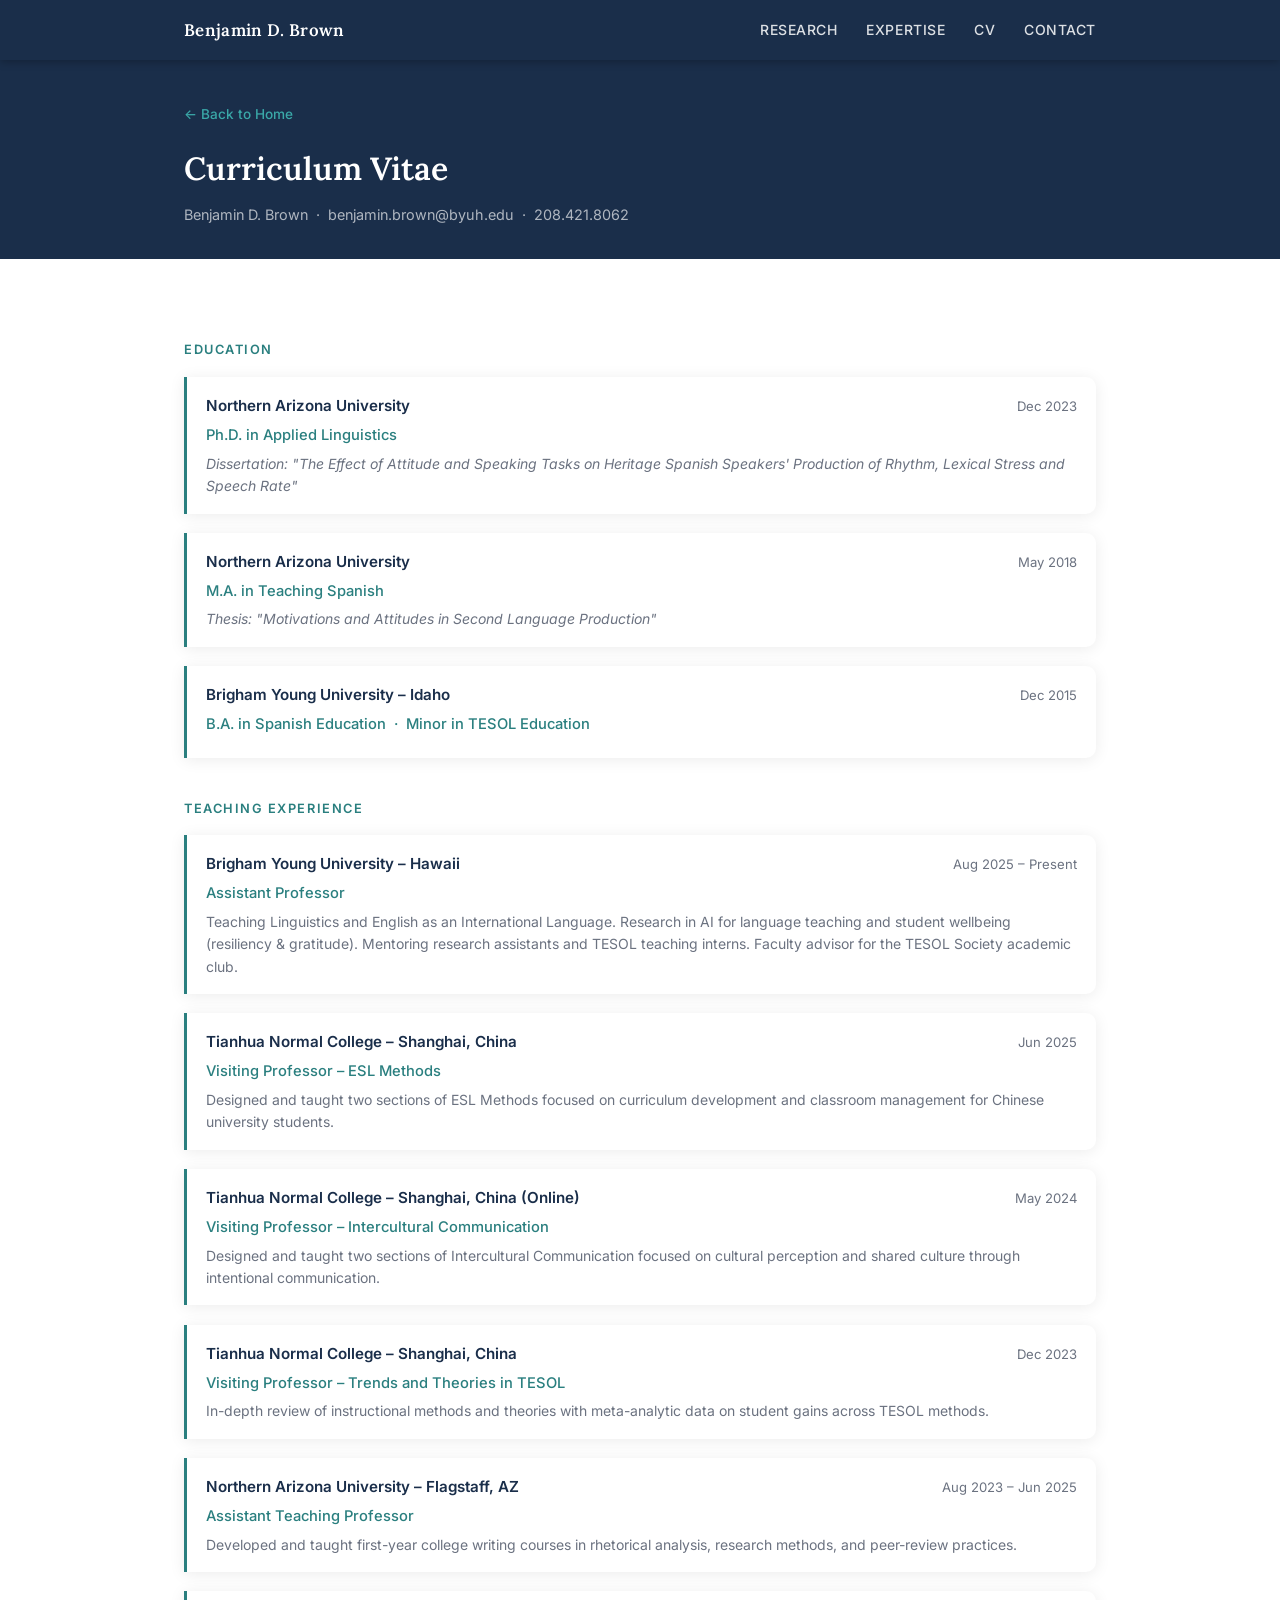
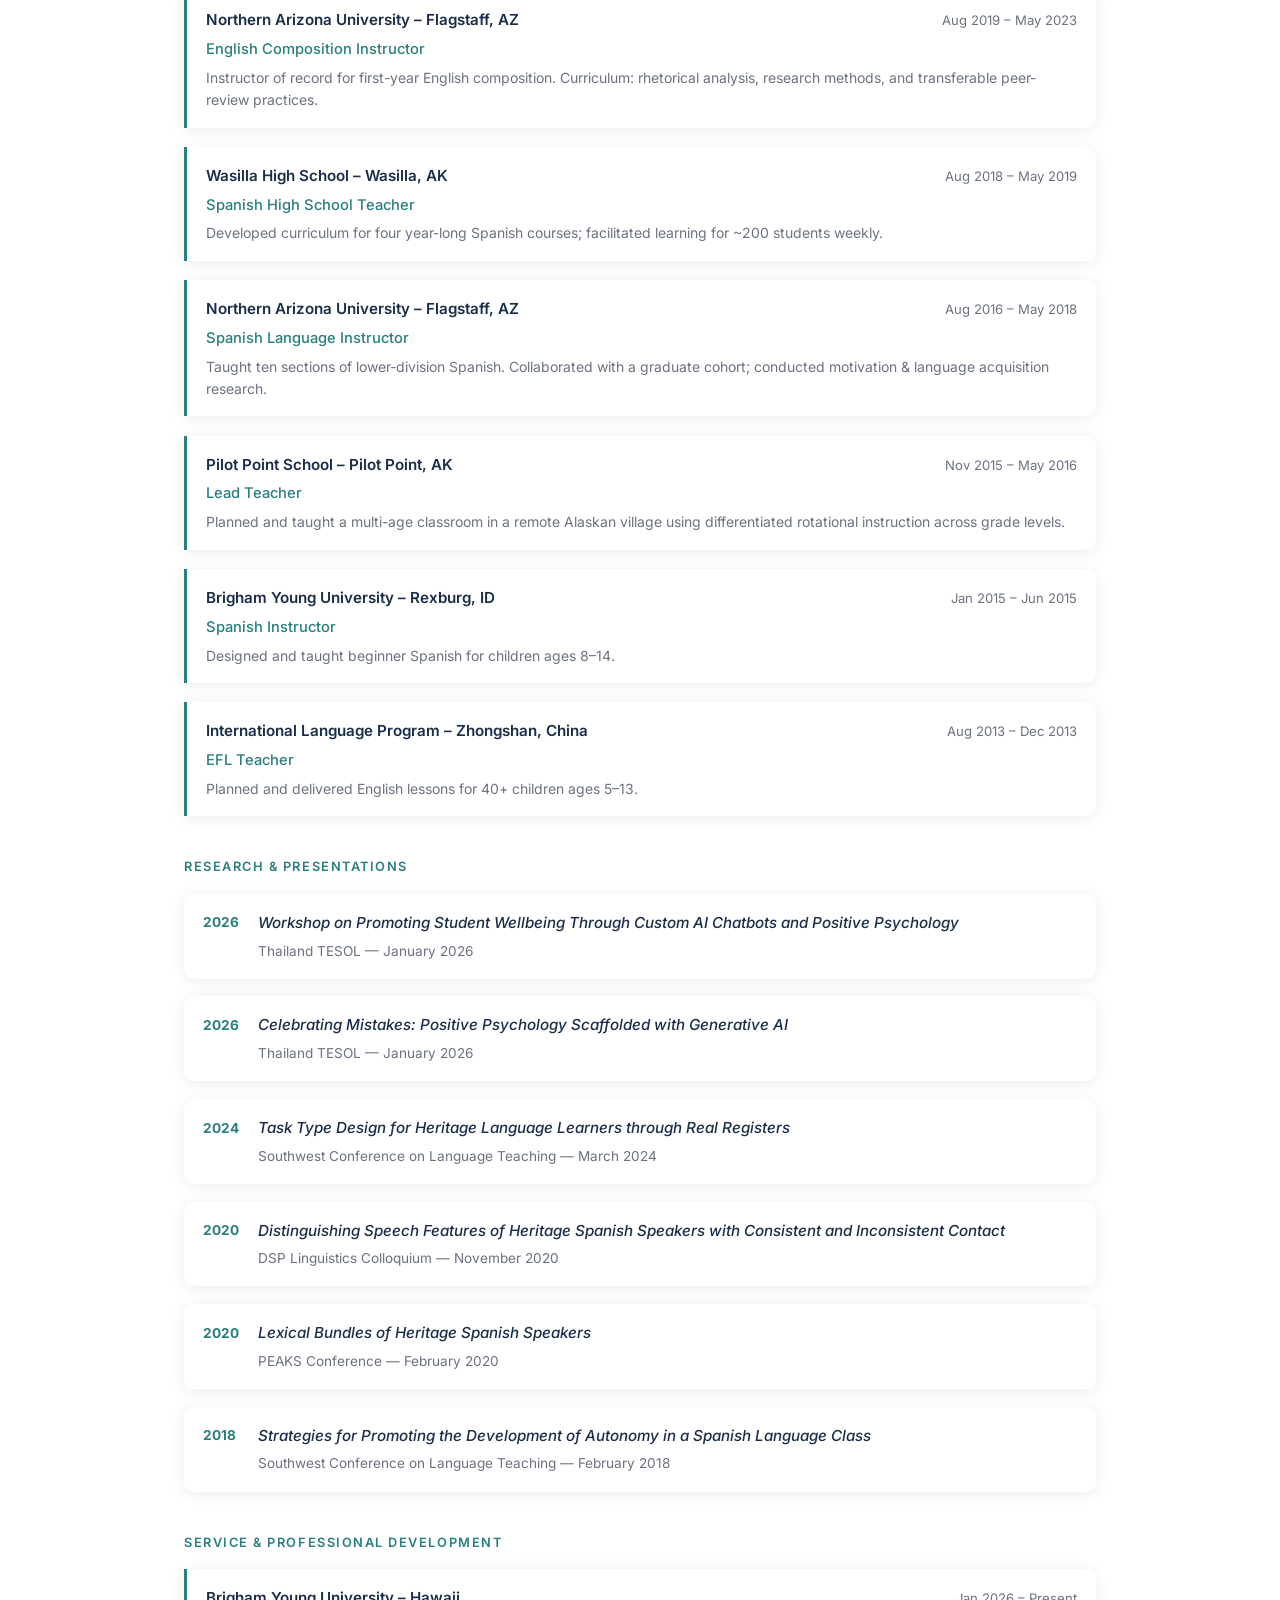
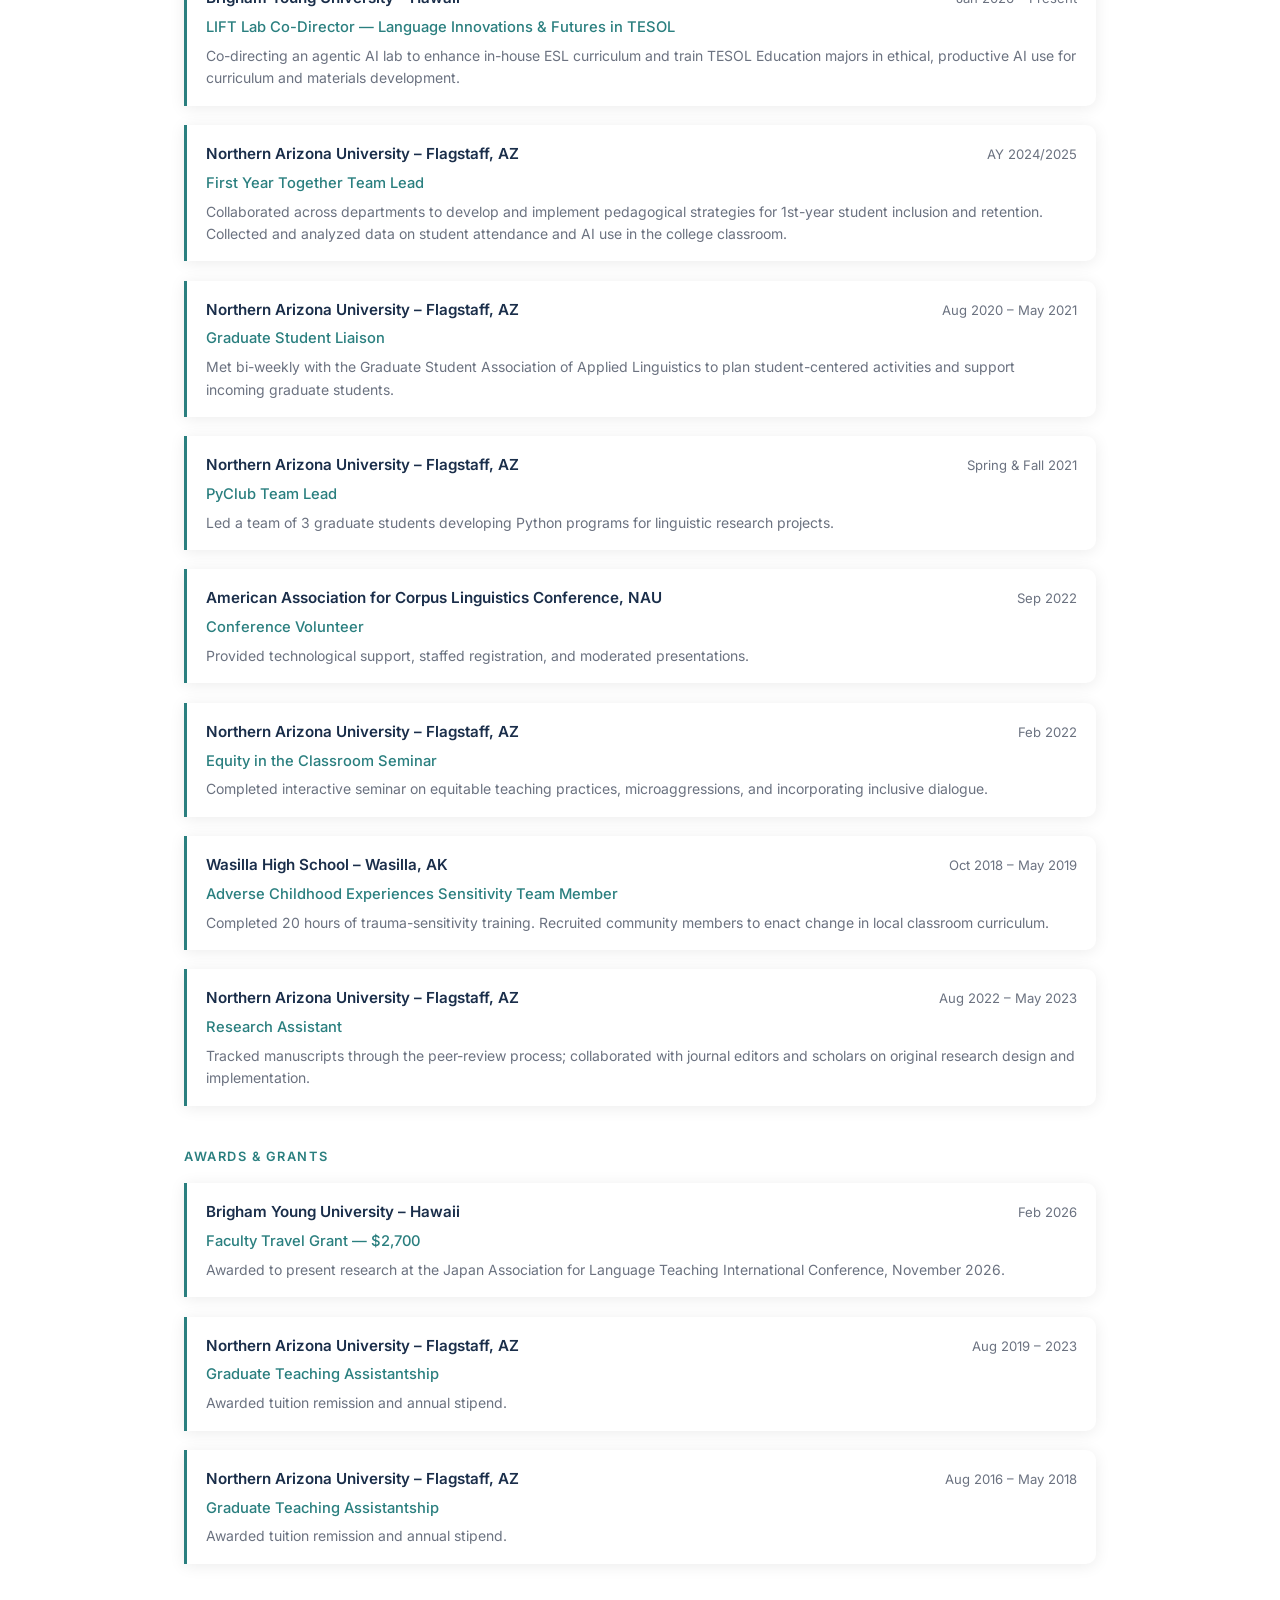
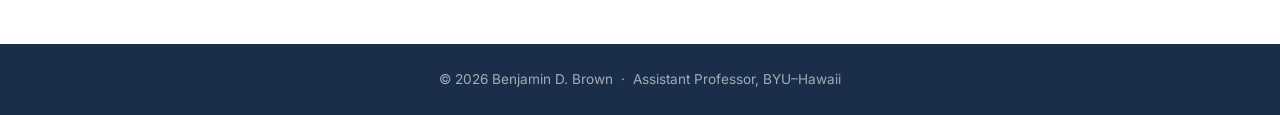
==== cv.html @ c9cf79a2 "Restructure: concise landing page + separate CV page Main page now shows a brief professional summar" ====
<!DOCTYPE html>
<html lang="en">
<head>
  <meta charset="UTF-8" />
  <meta name="viewport" content="width=device-width, initial-scale=1.0" />
  <title>CV — Benjamin D. Brown</title>
  <link rel="stylesheet" href="styles.css" />
  <link rel="preconnect" href="https://fonts.googleapis.com" />
  <link rel="preconnect" href="https://fonts.gstatic.com" crossorigin />
  <link href="https://fonts.googleapis.com/css2?family=Lora:ital,wght@0,400;0,600;1,400&family=Inter:wght@300;400;500;600&display=swap" rel="stylesheet" />
</head>
<body>

  <!-- ─── NAV ─── -->
  <header class="site-header">
    <nav class="nav container">
      <a href="index.html" class="nav-logo">Benjamin D. Brown</a>
      <button class="nav-toggle" aria-label="Toggle menu" onclick="toggleNav()">&#9776;</button>
      <ul class="nav-links" id="navLinks">
        <li><a href="index.html#research">Research</a></li>
        <li><a href="index.html#expertise">Expertise</a></li>
        <li><a href="cv.html" class="active">CV</a></li>
        <li><a href="index.html#contact">Contact</a></li>
      </ul>
    </nav>
  </header>

  <!-- ─── CV HEADER ─── -->
  <div class="cv-page-header">
    <div class="container">
      <a href="index.html" class="back-link">&#8592; Back to Home</a>
      <h1 class="cv-page-title">Curriculum Vitae</h1>
      <p class="cv-page-sub">Benjamin D. Brown &nbsp;·&nbsp; benjamin.brown@byuh.edu &nbsp;·&nbsp; 208.421.8062</p>
    </div>
  </div>

  <!-- ─── CV CONTENT ─── -->
  <main class="section">
    <div class="container">

      <!-- Education -->
      <h3 class="cv-group-title">Education</h3>
      <div class="cv-list">

        <div class="cv-item">
          <div class="cv-meta">
            <span class="cv-institution">Northern Arizona University</span>
            <span class="cv-date">Dec 2023</span>
          </div>
          <div class="cv-role">Ph.D. in Applied Linguistics</div>
          <div class="cv-detail italic">Dissertation: "The Effect of Attitude and Speaking Tasks on Heritage Spanish Speakers' Production of Rhythm, Lexical Stress and Speech Rate"</div>
        </div>

        <div class="cv-item">
          <div class="cv-meta">
            <span class="cv-institution">Northern Arizona University</span>
            <span class="cv-date">May 2018</span>
          </div>
          <div class="cv-role">M.A. in Teaching Spanish</div>
          <div class="cv-detail italic">Thesis: "Motivations and Attitudes in Second Language Production"</div>
        </div>

        <div class="cv-item">
          <div class="cv-meta">
            <span class="cv-institution">Brigham Young University – Idaho</span>
            <span class="cv-date">Dec 2015</span>
          </div>
          <div class="cv-role">B.A. in Spanish Education &nbsp;·&nbsp; Minor in TESOL Education</div>
        </div>

      </div>

      <!-- Teaching -->
      <h3 class="cv-group-title">Teaching Experience</h3>
      <div class="cv-list">

        <div class="cv-item">
          <div class="cv-meta">
            <span class="cv-institution">Brigham Young University – Hawaii</span>
            <span class="cv-date">Aug 2025 – Present</span>
          </div>
          <div class="cv-role">Assistant Professor</div>
          <div class="cv-detail">Teaching Linguistics and English as an International Language. Research in AI for language teaching and student wellbeing (resiliency &amp; gratitude). Mentoring research assistants and TESOL teaching interns. Faculty advisor for the TESOL Society academic club.</div>
        </div>

        <div class="cv-item">
          <div class="cv-meta">
            <span class="cv-institution">Tianhua Normal College – Shanghai, China</span>
            <span class="cv-date">Jun 2025</span>
          </div>
          <div class="cv-role">Visiting Professor – ESL Methods</div>
          <div class="cv-detail">Designed and taught two sections of ESL Methods focused on curriculum development and classroom management for Chinese university students.</div>
        </div>

        <div class="cv-item">
          <div class="cv-meta">
            <span class="cv-institution">Tianhua Normal College – Shanghai, China (Online)</span>
            <span class="cv-date">May 2024</span>
          </div>
          <div class="cv-role">Visiting Professor – Intercultural Communication</div>
          <div class="cv-detail">Designed and taught two sections of Intercultural Communication focused on cultural perception and shared culture through intentional communication.</div>
        </div>

        <div class="cv-item">
          <div class="cv-meta">
            <span class="cv-institution">Tianhua Normal College – Shanghai, China</span>
            <span class="cv-date">Dec 2023</span>
          </div>
          <div class="cv-role">Visiting Professor – Trends and Theories in TESOL</div>
          <div class="cv-detail">In-depth review of instructional methods and theories with meta-analytic data on student gains across TESOL methods.</div>
        </div>

        <div class="cv-item">
          <div class="cv-meta">
            <span class="cv-institution">Northern Arizona University – Flagstaff, AZ</span>
            <span class="cv-date">Aug 2023 – Jun 2025</span>
          </div>
          <div class="cv-role">Assistant Teaching Professor</div>
          <div class="cv-detail">Developed and taught first-year college writing courses in rhetorical analysis, research methods, and peer-review practices.</div>
        </div>

        <div class="cv-item">
          <div class="cv-meta">
            <span class="cv-institution">Northern Arizona University – Flagstaff, AZ</span>
            <span class="cv-date">Aug 2019 – May 2023</span>
          </div>
          <div class="cv-role">English Composition Instructor</div>
          <div class="cv-detail">Instructor of record for first-year English composition. Curriculum: rhetorical analysis, research methods, and transferable peer-review practices.</div>
        </div>

        <div class="cv-item">
          <div class="cv-meta">
            <span class="cv-institution">Wasilla High School – Wasilla, AK</span>
            <span class="cv-date">Aug 2018 – May 2019</span>
          </div>
          <div class="cv-role">Spanish High School Teacher</div>
          <div class="cv-detail">Developed curriculum for four year-long Spanish courses; facilitated learning for ~200 students weekly.</div>
        </div>

        <div class="cv-item">
          <div class="cv-meta">
            <span class="cv-institution">Northern Arizona University – Flagstaff, AZ</span>
            <span class="cv-date">Aug 2016 – May 2018</span>
          </div>
          <div class="cv-role">Spanish Language Instructor</div>
          <div class="cv-detail">Taught ten sections of lower-division Spanish. Collaborated with a graduate cohort; conducted motivation &amp; language acquisition research.</div>
        </div>

        <div class="cv-item">
          <div class="cv-meta">
            <span class="cv-institution">Pilot Point School – Pilot Point, AK</span>
            <span class="cv-date">Nov 2015 – May 2016</span>
          </div>
          <div class="cv-role">Lead Teacher</div>
          <div class="cv-detail">Planned and taught a multi-age classroom in a remote Alaskan village using differentiated rotational instruction across grade levels.</div>
        </div>

        <div class="cv-item">
          <div class="cv-meta">
            <span class="cv-institution">Brigham Young University – Rexburg, ID</span>
            <span class="cv-date">Jan 2015 – Jun 2015</span>
          </div>
          <div class="cv-role">Spanish Instructor</div>
          <div class="cv-detail">Designed and taught beginner Spanish for children ages 8–14.</div>
        </div>

        <div class="cv-item">
          <div class="cv-meta">
            <span class="cv-institution">International Language Program – Zhongshan, China</span>
            <span class="cv-date">Aug 2013 – Dec 2013</span>
          </div>
          <div class="cv-role">EFL Teacher</div>
          <div class="cv-detail">Planned and delivered English lessons for 40+ children ages 5–13.</div>
        </div>

      </div>

      <!-- Research -->
      <h3 class="cv-group-title">Research &amp; Presentations</h3>
      <div class="pubs-list">

        <div class="pub-item">
          <span class="pub-year">2026</span>
          <div class="pub-body">
            <div class="pub-title">Workshop on Promoting Student Wellbeing Through Custom AI Chatbots and Positive Psychology</div>
            <div class="pub-venue">Thailand TESOL — January 2026</div>
          </div>
        </div>

        <div class="pub-item">
          <span class="pub-year">2026</span>
          <div class="pub-body">
            <div class="pub-title">Celebrating Mistakes: Positive Psychology Scaffolded with Generative AI</div>
            <div class="pub-venue">Thailand TESOL — January 2026</div>
          </div>
        </div>

        <div class="pub-item">
          <span class="pub-year">2024</span>
          <div class="pub-body">
            <div class="pub-title">Task Type Design for Heritage Language Learners through Real Registers</div>
            <div class="pub-venue">Southwest Conference on Language Teaching — March 2024</div>
          </div>
        </div>

        <div class="pub-item">
          <span class="pub-year">2020</span>
          <div class="pub-body">
            <div class="pub-title">Distinguishing Speech Features of Heritage Spanish Speakers with Consistent and Inconsistent Contact</div>
            <div class="pub-venue">DSP Linguistics Colloquium — November 2020</div>
          </div>
        </div>

        <div class="pub-item">
          <span class="pub-year">2020</span>
          <div class="pub-body">
            <div class="pub-title">Lexical Bundles of Heritage Spanish Speakers</div>
            <div class="pub-venue">PEAKS Conference — February 2020</div>
          </div>
        </div>

        <div class="pub-item">
          <span class="pub-year">2018</span>
          <div class="pub-body">
            <div class="pub-title">Strategies for Promoting the Development of Autonomy in a Spanish Language Class</div>
            <div class="pub-venue">Southwest Conference on Language Teaching — February 2018</div>
          </div>
        </div>

      </div>

      <!-- Service -->
      <h3 class="cv-group-title">Service &amp; Professional Development</h3>
      <div class="cv-list">

        <div class="cv-item">
          <div class="cv-meta">
            <span class="cv-institution">Brigham Young University – Hawaii</span>
            <span class="cv-date">Jan 2026 – Present</span>
          </div>
          <div class="cv-role">LIFT Lab Co-Director — Language Innovations &amp; Futures in TESOL</div>
          <div class="cv-detail">Co-directing an agentic AI lab to enhance in-house ESL curriculum and train TESOL Education majors in ethical, productive AI use for curriculum and materials development.</div>
        </div>

        <div class="cv-item">
          <div class="cv-meta">
            <span class="cv-institution">Northern Arizona University – Flagstaff, AZ</span>
            <span class="cv-date">AY 2024/2025</span>
          </div>
          <div class="cv-role">First Year Together Team Lead</div>
          <div class="cv-detail">Collaborated across departments to develop and implement pedagogical strategies for 1st-year student inclusion and retention. Collected and analyzed data on student attendance and AI use in the college classroom.</div>
        </div>

        <div class="cv-item">
          <div class="cv-meta">
            <span class="cv-institution">Northern Arizona University – Flagstaff, AZ</span>
            <span class="cv-date">Aug 2020 – May 2021</span>
          </div>
          <div class="cv-role">Graduate Student Liaison</div>
          <div class="cv-detail">Met bi-weekly with the Graduate Student Association of Applied Linguistics to plan student-centered activities and support incoming graduate students.</div>
        </div>

        <div class="cv-item">
          <div class="cv-meta">
            <span class="cv-institution">Northern Arizona University – Flagstaff, AZ</span>
            <span class="cv-date">Spring &amp; Fall 2021</span>
          </div>
          <div class="cv-role">PyClub Team Lead</div>
          <div class="cv-detail">Led a team of 3 graduate students developing Python programs for linguistic research projects.</div>
        </div>

        <div class="cv-item">
          <div class="cv-meta">
            <span class="cv-institution">American Association for Corpus Linguistics Conference, NAU</span>
            <span class="cv-date">Sep 2022</span>
          </div>
          <div class="cv-role">Conference Volunteer</div>
          <div class="cv-detail">Provided technological support, staffed registration, and moderated presentations.</div>
        </div>

        <div class="cv-item">
          <div class="cv-meta">
            <span class="cv-institution">Northern Arizona University – Flagstaff, AZ</span>
            <span class="cv-date">Feb 2022</span>
          </div>
          <div class="cv-role">Equity in the Classroom Seminar</div>
          <div class="cv-detail">Completed interactive seminar on equitable teaching practices, microaggressions, and incorporating inclusive dialogue.</div>
        </div>

        <div class="cv-item">
          <div class="cv-meta">
            <span class="cv-institution">Wasilla High School – Wasilla, AK</span>
            <span class="cv-date">Oct 2018 – May 2019</span>
          </div>
          <div class="cv-role">Adverse Childhood Experiences Sensitivity Team Member</div>
          <div class="cv-detail">Completed 20 hours of trauma-sensitivity training. Recruited community members to enact change in local classroom curriculum.</div>
        </div>

        <div class="cv-item">
          <div class="cv-meta">
            <span class="cv-institution">Northern Arizona University – Flagstaff, AZ</span>
            <span class="cv-date">Aug 2022 – May 2023</span>
          </div>
          <div class="cv-role">Research Assistant</div>
          <div class="cv-detail">Tracked manuscripts through the peer-review process; collaborated with journal editors and scholars on original research design and implementation.</div>
        </div>

      </div>

      <!-- Awards -->
      <h3 class="cv-group-title">Awards &amp; Grants</h3>
      <div class="cv-list">

        <div class="cv-item">
          <div class="cv-meta">
            <span class="cv-institution">Brigham Young University – Hawaii</span>
            <span class="cv-date">Feb 2026</span>
          </div>
          <div class="cv-role">Faculty Travel Grant — $2,700</div>
          <div class="cv-detail">Awarded to present research at the Japan Association for Language Teaching International Conference, November 2026.</div>
        </div>

        <div class="cv-item">
          <div class="cv-meta">
            <span class="cv-institution">Northern Arizona University – Flagstaff, AZ</span>
            <span class="cv-date">Aug 2019 – 2023</span>
          </div>
          <div class="cv-role">Graduate Teaching Assistantship</div>
          <div class="cv-detail">Awarded tuition remission and annual stipend.</div>
        </div>

        <div class="cv-item">
          <div class="cv-meta">
            <span class="cv-institution">Northern Arizona University – Flagstaff, AZ</span>
            <span class="cv-date">Aug 2016 – May 2018</span>
          </div>
          <div class="cv-role">Graduate Teaching Assistantship</div>
          <div class="cv-detail">Awarded tuition remission and annual stipend.</div>
        </div>

      </div>

    </div>
  </main>

  <!-- ─── FOOTER ─── -->
  <footer class="footer">
    <div class="container">
      <p>&copy; 2026 Benjamin D. Brown &nbsp;·&nbsp; Assistant Professor, BYU–Hawaii</p>
    </div>
  </footer>

  <script src="script.js"></script>
</body>
</html>
---- styles.css ----
/* ─── RESET & BASE ─── */
*, *::before, *::after { box-sizing: border-box; margin: 0; padding: 0; }

:root {
  --navy:    #1a2e4a;
  --teal:    #2a7f7f;
  --teal-lt: #3aa8a8;
  --cream:   #f8f6f1;
  --white:   #ffffff;
  --gray:    #6b7280;
  --gray-lt: #f1f3f5;
  --text:    #1f2937;
  --radius:  10px;
  --shadow:  0 2px 16px rgba(0,0,0,.08);
  --font-serif: 'Lora', Georgia, serif;
  --font-sans:  'Inter', system-ui, sans-serif;
}

html { scroll-behavior: smooth; }

body {
  font-family: var(--font-sans);
  color: var(--text);
  background: var(--white);
  line-height: 1.7;
}

.container {
  max-width: 960px;
  margin: 0 auto;
  padding: 0 1.5rem;
}

/* ─── NAV ─── */
.site-header {
  position: sticky;
  top: 0;
  z-index: 100;
  background: var(--navy);
  box-shadow: 0 2px 8px rgba(0,0,0,.25);
}

.nav {
  display: flex;
  align-items: center;
  justify-content: space-between;
  height: 60px;
}

.nav-logo {
  font-family: var(--font-serif);
  font-size: 1.05rem;
  color: var(--white);
  text-decoration: none;
  font-weight: 600;
  letter-spacing: .02em;
}

.nav-links {
  display: flex;
  gap: 1.8rem;
  list-style: none;
}

.nav-links a {
  color: rgba(255,255,255,.85);
  text-decoration: none;
  font-size: .875rem;
  font-weight: 500;
  letter-spacing: .04em;
  text-transform: uppercase;
  transition: color .2s;
}

.nav-links a:hover { color: var(--teal-lt); }

.nav-toggle {
  display: none;
  background: none;
  border: none;
  color: var(--white);
  font-size: 1.4rem;
  cursor: pointer;
}

/* ─── CV PAGE ─── */
.cv-page-header {
  background: var(--navy);
  color: var(--white);
  padding: 2.5rem 0 2rem;
}

.back-link {
  display: inline-block;
  color: var(--teal-lt);
  text-decoration: none;
  font-size: .85rem;
  font-weight: 500;
  margin-bottom: 1rem;
  transition: color .2s;
}

.back-link:hover { color: var(--white); }

.cv-page-title {
  font-family: var(--font-serif);
  font-size: 2rem;
  font-weight: 600;
  margin-bottom: .4rem;
}

.cv-page-sub {
  color: rgba(255,255,255,.65);
  font-size: .9rem;
}

/* ─── HERO ─── */
.hero {
  background: linear-gradient(135deg, var(--navy) 0%, #1e4060 100%);
  color: var(--white);
  padding: 6rem 0 5rem;
}

.hero-inner {
  display: flex;
  align-items: center;
  gap: 3rem;
}

.hero-text { flex: 1; }

.hero-sub {
  font-size: .9rem;
  letter-spacing: .12em;
  text-transform: uppercase;
  color: var(--teal-lt);
  margin-bottom: .6rem;
  font-weight: 500;
}

.hero h1 {
  font-family: var(--font-serif);
  font-size: clamp(2rem, 4vw, 3rem);
  font-weight: 600;
  line-height: 1.15;
  margin-bottom: 1.2rem;
}

.dot { color: var(--teal-lt); }

.hero-desc {
  font-size: 1rem;
  color: rgba(255,255,255,.85);
  max-width: 560px;
  margin-bottom: 1.4rem;
}

.hero-badges {
  display: flex;
  flex-wrap: wrap;
  gap: .5rem;
  margin-bottom: 1.8rem;
}

.badge {
  background: rgba(255,255,255,.12);
  border: 1px solid rgba(255,255,255,.25);
  color: rgba(255,255,255,.9);
  padding: .3rem .8rem;
  border-radius: 20px;
  font-size: .8rem;
  font-weight: 500;
}

.btn {
  display: inline-block;
  background: var(--teal);
  color: var(--white);
  text-decoration: none;
  padding: .7rem 1.6rem;
  border-radius: var(--radius);
  font-weight: 600;
  font-size: .9rem;
  transition: background .2s, transform .15s;
}

.btn:hover { background: var(--teal-lt); transform: translateY(-1px); }

.btn-outline {
  background: transparent;
  border: 2px solid rgba(255,255,255,.5);
  color: var(--white);
}

.btn-outline:hover {
  background: rgba(255,255,255,.1);
  border-color: var(--white);
}

.hero-actions {
  display: flex;
  gap: 1rem;
  flex-wrap: wrap;
}

.hero-avatar {
  flex-shrink: 0;
}

.avatar-placeholder {
  width: 160px;
  height: 160px;
  border-radius: 50%;
  background: rgba(255,255,255,.12);
  border: 3px solid rgba(255,255,255,.3);
  display: flex;
  align-items: center;
  justify-content: center;
  font-family: var(--font-serif);
  font-size: 2.2rem;
  color: rgba(255,255,255,.7);
  font-weight: 600;
  letter-spacing: .05em;
}

/* ─── SECTIONS ─── */
.section { padding: 5rem 0; }
.section-alt { background: var(--cream); }

.section-title {
  font-family: var(--font-serif);
  font-size: 1.8rem;
  font-weight: 600;
  color: var(--navy);
  margin-bottom: 2.5rem;
  padding-bottom: .6rem;
  border-bottom: 3px solid var(--teal);
  display: inline-block;
}

/* ─── CV ─── */
.cv-group-title {
  font-family: var(--font-sans);
  font-size: .8rem;
  font-weight: 600;
  letter-spacing: .12em;
  text-transform: uppercase;
  color: var(--teal);
  margin: 2.5rem 0 1rem;
}

.cv-group-title:first-of-type { margin-top: 0; }

.cv-list { display: flex; flex-direction: column; gap: 1.2rem; }

.cv-item {
  background: var(--white);
  border-left: 3px solid var(--teal);
  border-radius: 0 var(--radius) var(--radius) 0;
  padding: 1rem 1.2rem;
  box-shadow: var(--shadow);
}

.section-alt .cv-item { background: var(--white); }

.cv-meta {
  display: flex;
  justify-content: space-between;
  align-items: baseline;
  gap: 1rem;
  margin-bottom: .25rem;
  flex-wrap: wrap;
}

.cv-institution {
  font-weight: 600;
  color: var(--navy);
  font-size: .95rem;
}

.cv-date {
  font-size: .82rem;
  color: var(--gray);
  white-space: nowrap;
}

.cv-role {
  font-weight: 500;
  color: var(--teal);
  font-size: .92rem;
  margin-bottom: .3rem;
}

.cv-detail {
  font-size: .875rem;
  color: var(--gray);
  line-height: 1.6;
}

.cv-detail.italic { font-style: italic; }

/* ─── PUBLICATIONS ─── */
.pubs-list { display: flex; flex-direction: column; gap: 1.1rem; }

.pub-item {
  display: flex;
  gap: 1.2rem;
  align-items: flex-start;
  background: var(--white);
  border-radius: var(--radius);
  padding: 1rem 1.2rem;
  box-shadow: var(--shadow);
}

.pub-year {
  font-weight: 700;
  color: var(--teal);
  font-size: .85rem;
  min-width: 36px;
  padding-top: .1rem;
}

.pub-title {
  font-weight: 500;
  color: var(--navy);
  font-size: .95rem;
  font-style: italic;
  margin-bottom: .25rem;
}

.pub-venue {
  font-size: .85rem;
  color: var(--gray);
}

.pub-note {
  font-style: italic;
  color: #9ca3af;
}

/* ─── RESEARCH GRID ─── */
.research-grid {
  display: grid;
  grid-template-columns: repeat(auto-fit, minmax(240px, 1fr));
  gap: 1.4rem;
}

.research-card {
  background: var(--white);
  border-radius: var(--radius);
  padding: 1.5rem;
  box-shadow: var(--shadow);
  border-top: 3px solid var(--teal);
}

.research-icon {
  font-size: 1.8rem;
  margin-bottom: .8rem;
}

.research-card h3 {
  font-size: .95rem;
  font-weight: 600;
  color: var(--navy);
  margin-bottom: .5rem;
}

.research-card p {
  font-size: .875rem;
  color: var(--gray);
  line-height: 1.65;
}

/* ─── EXPERTISE ─── */
.expertise-intro {
  color: var(--gray);
  margin-bottom: 2rem;
  font-size: .95rem;
}

.expertise-grid {
  display: grid;
  grid-template-columns: repeat(auto-fit, minmax(280px, 1fr));
  gap: 1.4rem;
}

.expertise-card {
  background: var(--white);
  border-radius: var(--radius);
  padding: 1.5rem;
  box-shadow: var(--shadow);
  border-top: 3px solid var(--teal);
  transition: transform .2s, box-shadow .2s;
}

.expertise-card:hover {
  transform: translateY(-3px);
  box-shadow: 0 6px 24px rgba(0,0,0,.12);
}

.expertise-icon {
  font-size: 1.8rem;
  margin-bottom: .8rem;
}

.expertise-card h3 {
  font-family: var(--font-sans);
  font-size: .95rem;
  font-weight: 600;
  color: var(--navy);
  margin-bottom: .6rem;
  line-height: 1.4;
}

.expertise-card p {
  font-size: .875rem;
  color: var(--gray);
  line-height: 1.65;
}

/* ─── CONTACT ─── */
.contact-inner { text-align: center; }

.contact-intro {
  color: var(--gray);
  max-width: 480px;
  margin: 0 auto 2rem;
}

.contact-cards {
  display: flex;
  flex-wrap: wrap;
  gap: 1rem;
  justify-content: center;
}

.contact-card {
  display: flex;
  align-items: center;
  gap: .7rem;
  background: var(--gray-lt);
  border-radius: var(--radius);
  padding: .9rem 1.4rem;
  font-size: .9rem;
  color: var(--navy);
  text-decoration: none;
  font-weight: 500;
  transition: background .2s, transform .15s;
  border: 1px solid #e5e7eb;
}

.contact-card:hover { background: #e5f5f5; transform: translateY(-2px); }

.contact-icon {
  font-size: 1.1rem;
}

/* ─── FOOTER ─── */
.footer {
  background: var(--navy);
  color: rgba(255,255,255,.6);
  text-align: center;
  padding: 1.5rem 0;
  font-size: .85rem;
}

/* ─── RESPONSIVE ─── */
@media (max-width: 700px) {
  .nav-toggle { display: block; }

  .nav-links {
    display: none;
    flex-direction: column;
    position: absolute;
    top: 60px;
    left: 0;
    right: 0;
    background: var(--navy);
    padding: 1rem 1.5rem;
    gap: 1rem;
    box-shadow: 0 4px 12px rgba(0,0,0,.2);
  }

  .nav-links.open { display: flex; }

  .hero-inner {
    flex-direction: column-reverse;
    text-align: center;
  }

  .hero-badges { justify-content: center; }

  .hero-desc { margin: 0 auto 1.4rem; }

  .avatar-placeholder { width: 110px; height: 110px; font-size: 1.5rem; }

  .cv-meta { flex-direction: column; gap: .1rem; }

  .pub-item { flex-direction: column; gap: .4rem; }
}
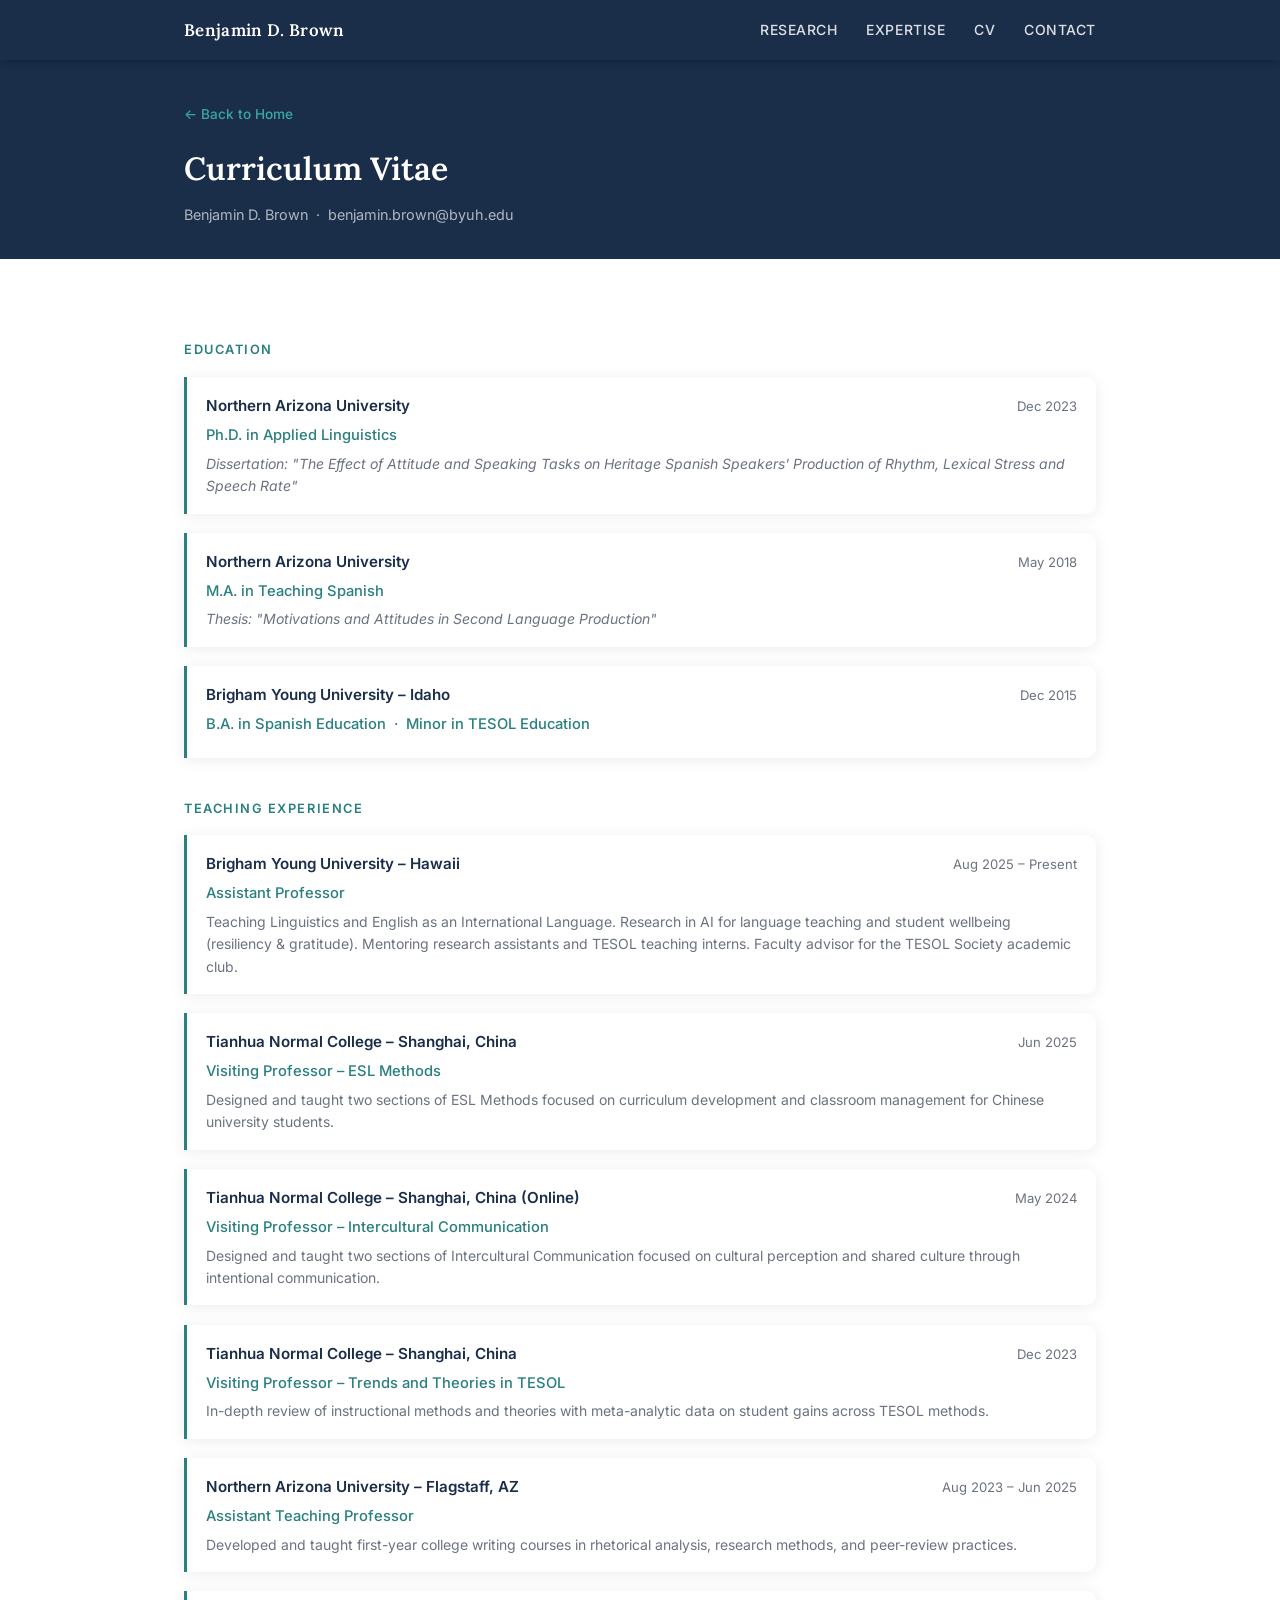
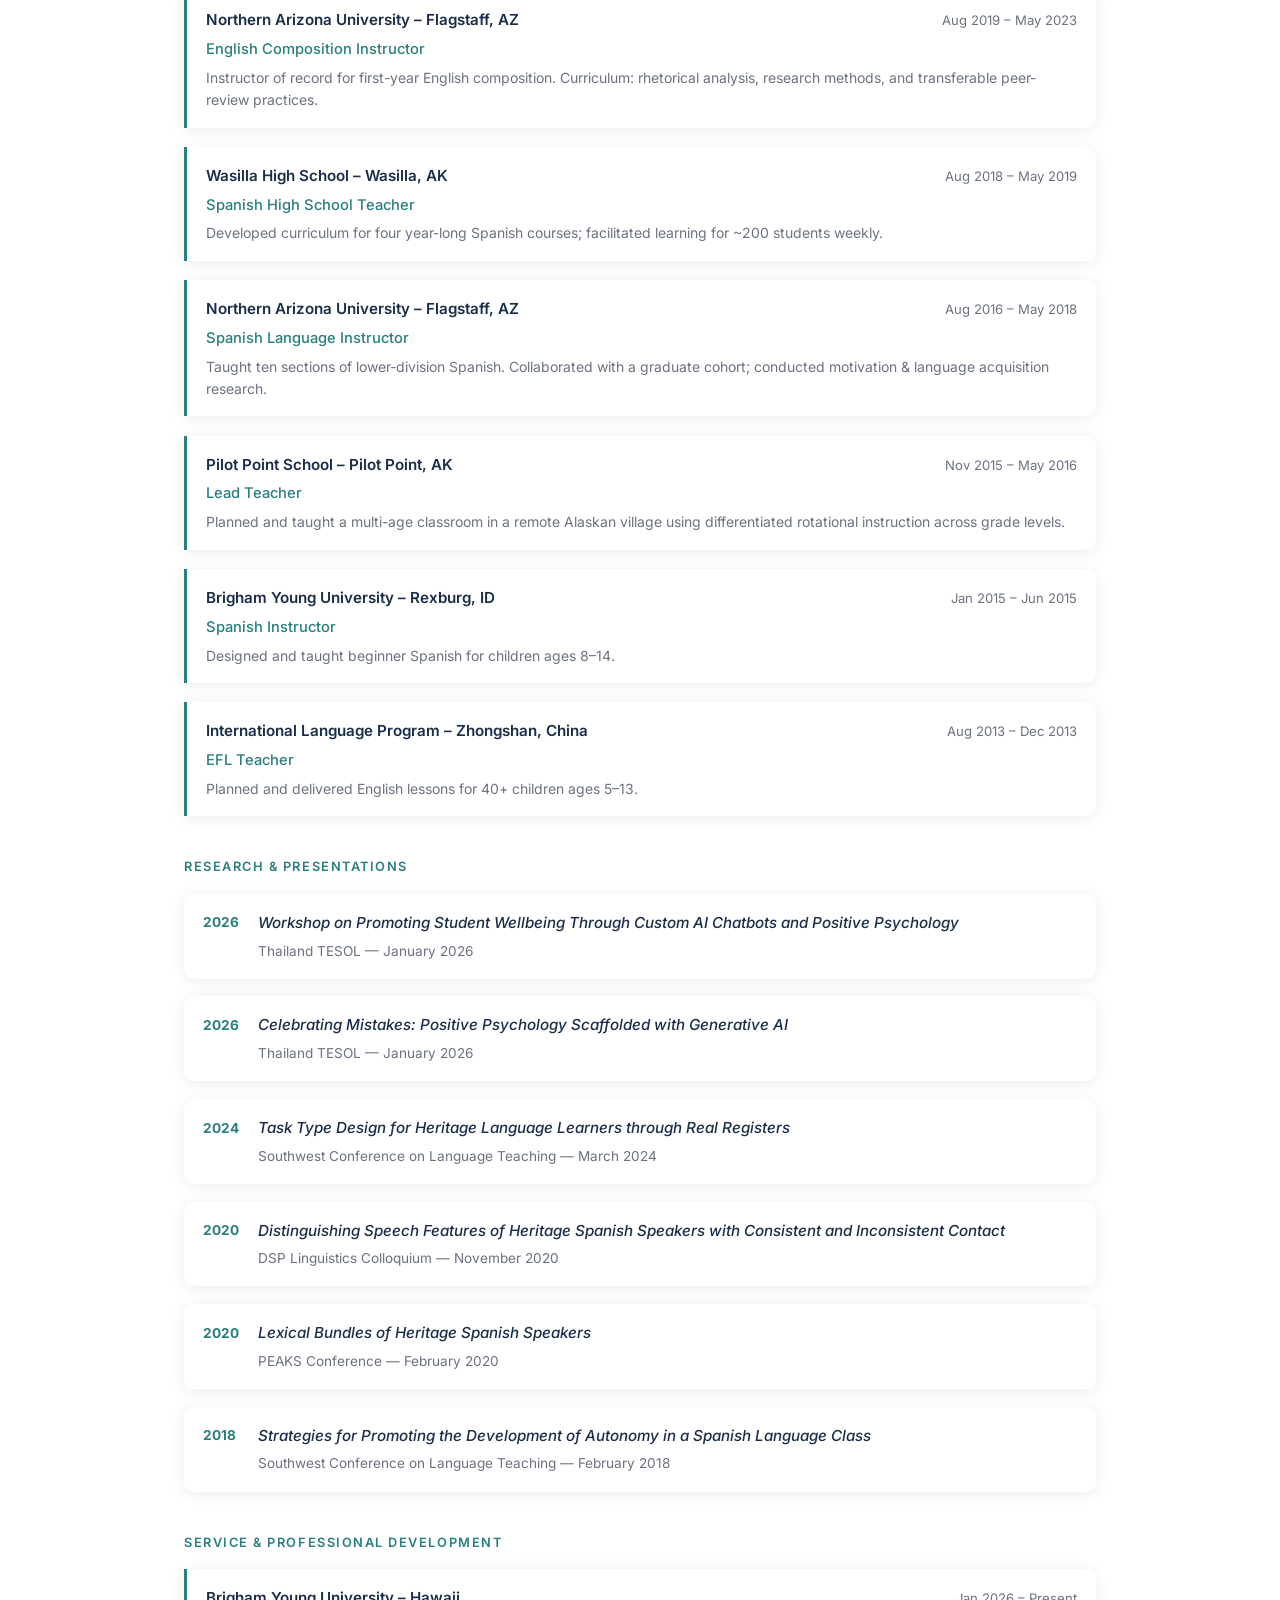
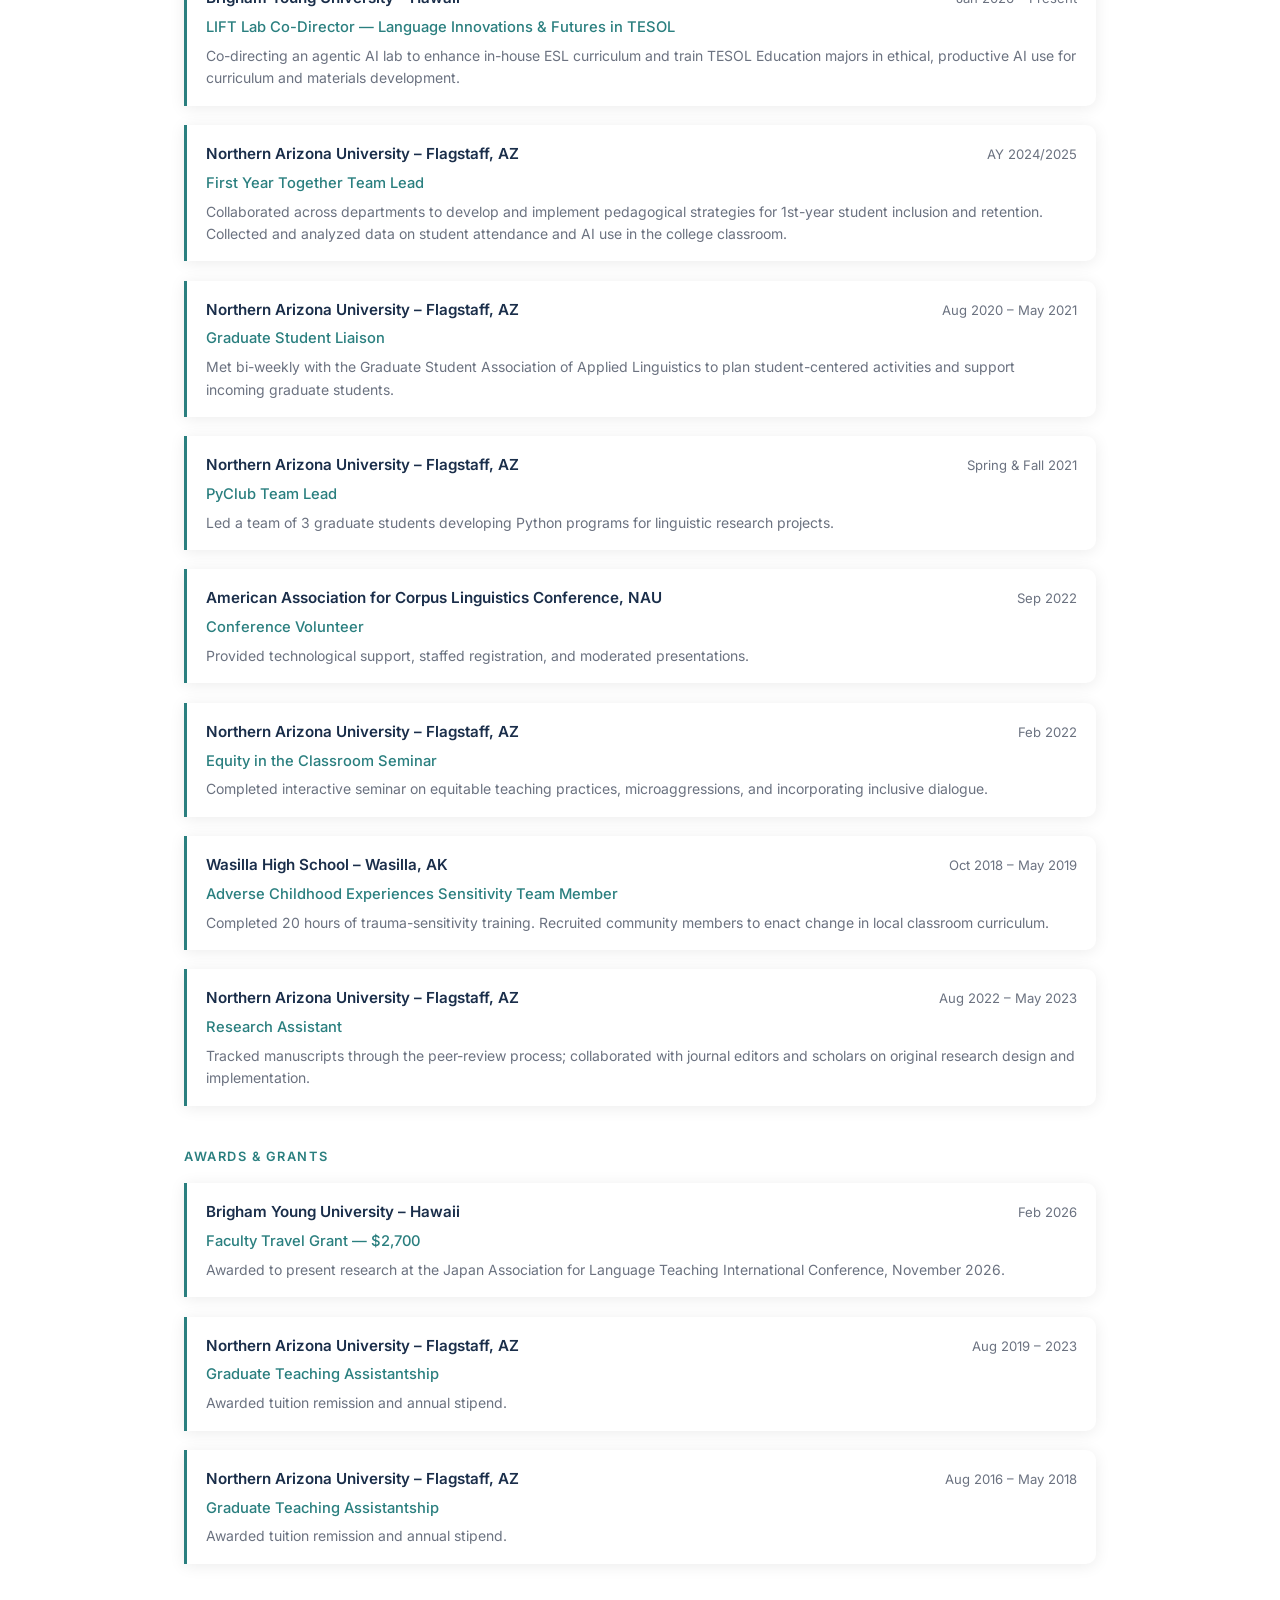
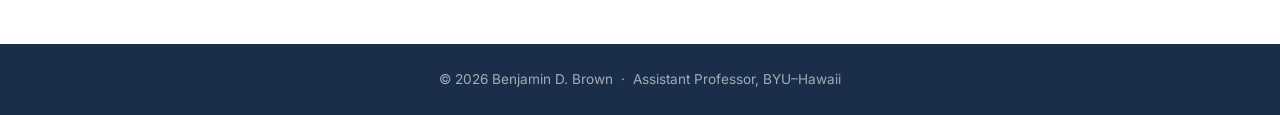
==== commit ca0feb86: "Remove phone number from index and CV pages" ====
--- a/cv.html
+++ b/cv.html
@@ -30,7 +30,7 @@
     <div class="container">
       <a href="index.html" class="back-link">&#8592; Back to Home</a>
       <h1 class="cv-page-title">Curriculum Vitae</h1>
-      <p class="cv-page-sub">Benjamin D. Brown &nbsp;·&nbsp; benjamin.brown@byuh.edu &nbsp;·&nbsp; 208.421.8062</p>
+      <p class="cv-page-sub">Benjamin D. Brown &nbsp;·&nbsp; benjamin.brown@byuh.edu</p>
     </div>
   </div>
 
